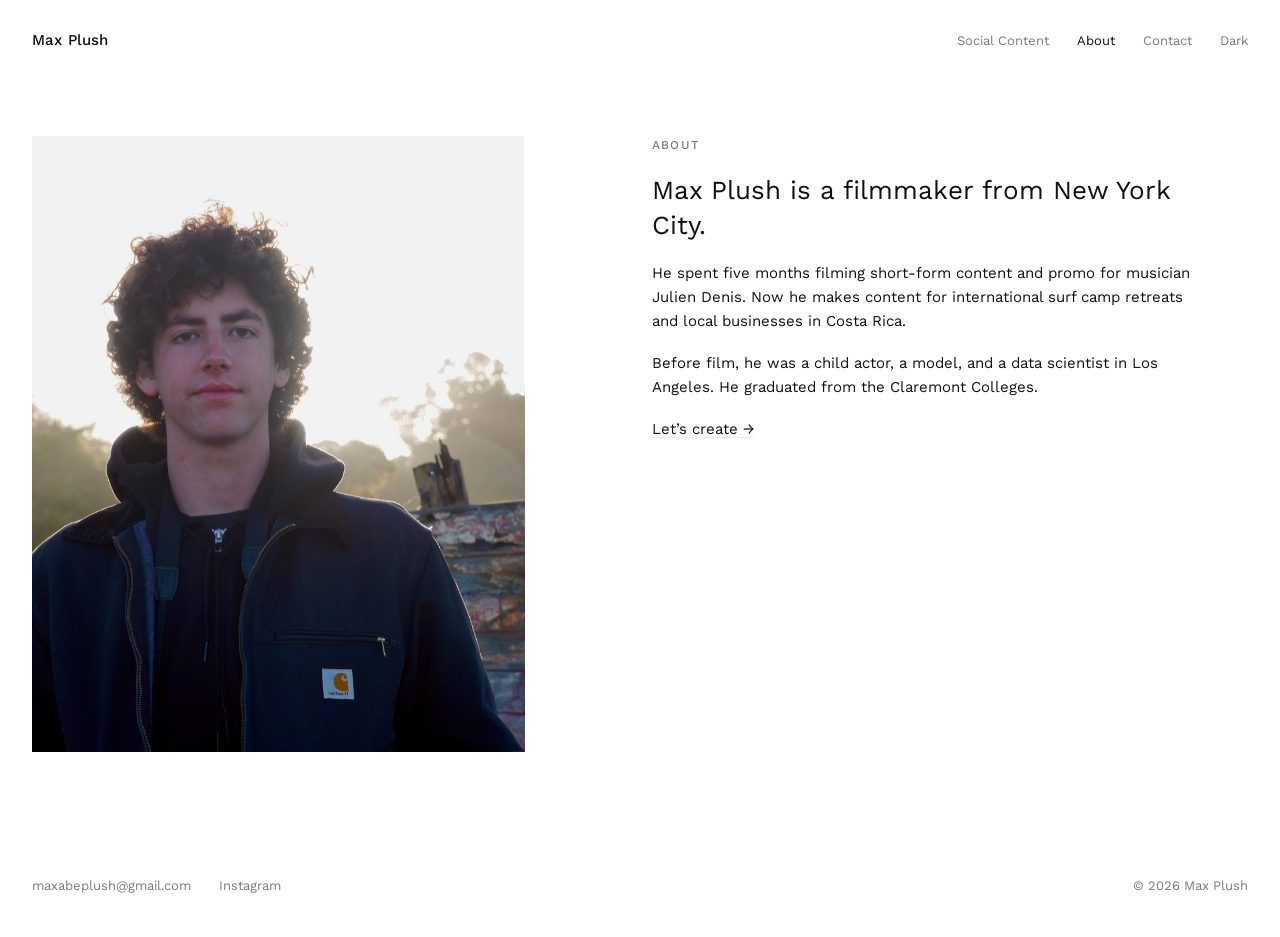
==== about.html @ 689a2f31 "Shorten the About bio and use the new profile photo Co-Authored-By: Claude Opus 5.5 <noreply@anthrop" ====
<!doctype html>
<html lang="en">
<head>
<meta charset="utf-8">
<meta name="viewport" content="width=device-width, initial-scale=1">
<title>About — Max Plush</title>
<meta name="description" content="Max Plush is a filmmaker and New York City native making narrative short-form content for musicians, brands and businesses.">
<link rel="preconnect" href="https://fonts.googleapis.com">
<link rel="preconnect" href="https://fonts.gstatic.com" crossorigin>
<link href="https://fonts.googleapis.com/css2?family=Work+Sans:wght@400;500&amp;display=swap" rel="stylesheet">
<link rel="stylesheet" href="styles.css">
<script>try{var t=localStorage.getItem("theme");if(t)document.documentElement.dataset.theme=t}catch(e){}</script>
</head>
<body>

<header class="site-header">
<a class="logo" href="index.html">Max Plush</a>
<nav class="site-nav">
<a href="social.html">Social Content</a>
<a href="about.html" aria-current="page">About</a>
<a href="contact.html">Contact</a>
<button class="theme-toggle" type="button">Dark</button>
</nav>
</header>

<main class="wrap">
<div class="about">
<img src="images/max-profile.jpg" alt="Max Plush at golden hour in a dark work jacket" style="object-position: 38% center">
<div class="about-text">
<h1 class="label">About</h1>
<p class="lead">Max Plush is a filmmaker from New York City.</p>
<p>He spent five months filming short-form content and promo for musician Julien Denis. Now he makes content for international surf camp retreats and local businesses in Costa Rica.</p>
<p>Before film, he was a child actor, a model, and a data scientist in Los Angeles. He graduated from the Claremont Colleges.</p>
<p><a href="contact.html">Let’s create →</a></p>
</div>
</div>
</main>

<footer class="site-footer">
<a href="mailto:maxabeplush@gmail.com">maxabeplush@gmail.com</a>
<a href="https://www.instagram.com/maxplushfilms/">Instagram</a>
<span class="copy">© 2026 Max Plush</span>
</footer>

<script src="theme.js"></script>
</body>
</html>
---- styles.css ----
:root {
  --bg: #fff;
  --fg: #111;
  --muted: #7a7a7a;
  --line: #ebebeb;
  --tile: #111;
  --gap: 8px;
  --pad: 32px;
  color-scheme: light;
}

/* Dark theme: follows the device setting unless the visitor picked light,
   or applies when they picked dark (theme.js sets data-theme). */
@media (prefers-color-scheme: dark) {
  :root:not([data-theme="light"]) {
    --bg: #0f0f0f;
    --fg: #ececec;
    --muted: #8c8c8c;
    --line: #262626;
    --tile: #1c1c1c;
    color-scheme: dark;
  }
}
:root[data-theme="dark"] {
  --bg: #0f0f0f;
  --fg: #ececec;
  --muted: #8c8c8c;
  --line: #262626;
  --tile: #1c1c1c;
  color-scheme: dark;
}

/* Logos that need a different version or backing in each theme. */
.only-dark { display: none !important; }
@media (prefers-color-scheme: dark) {
  :root:not([data-theme="light"]) .only-dark { display: inline !important; }
  :root:not([data-theme="light"]) .only-light { display: none !important; }
  :root:not([data-theme="light"]) .client img.mark { background: #fff; padding: 6px; }
}
:root[data-theme="dark"] .only-dark { display: inline !important; }
:root[data-theme="dark"] .only-light { display: none !important; }
:root[data-theme="dark"] .client img.mark { background: #fff; padding: 6px; }

.theme-toggle {
  padding: 0;
  border: 0;
  background: none;
  font: inherit;
  color: var(--muted);
  cursor: pointer;
}
.theme-toggle:hover { color: var(--fg); }

* { box-sizing: border-box; }

html { -webkit-text-size-adjust: 100%; }

body {
  margin: 0;
  background: var(--bg);
  color: var(--fg);
  font: 400 15px/1.6 'Work Sans', system-ui, sans-serif;
}

a { color: inherit; text-decoration: none; }
a:hover { color: var(--muted); }
p a { text-decoration: underline; text-underline-offset: 3px; text-decoration-color: var(--line); }

img, video { display: block; max-width: 100%; }

h1, p { margin: 0; }

.wrap {
  max-width: 1440px;
  margin: 0 auto;
  padding: 0 var(--pad);
}

/* Header */

.site-header {
  max-width: 1440px;
  margin: 0 auto;
  padding: 28px var(--pad);
  display: flex;
  justify-content: space-between;
  align-items: baseline;
  gap: 24px;
}

.logo { font-weight: 500; letter-spacing: 0.01em; }

.site-nav { display: flex; flex-wrap: wrap; justify-content: flex-end; gap: 8px 28px; font-size: 13px; }
.site-nav a { color: var(--muted); }
.site-nav a:hover,
.site-nav a[aria-current="page"] { color: var(--fg); }

/* Page intros */

.intro {
  padding: 56px 0 40px;
  max-width: 620px;
  display: flex;
  flex-direction: column;
  gap: 12px;
}

.intro h1 { font-size: 28px; font-weight: 400; line-height: 1.25; }
.intro p { color: var(--muted); }

.label {
  font-size: 12px;
  font-weight: 500;
  letter-spacing: 0.1em;
  text-transform: uppercase;
  color: var(--muted);
}
a.label:hover { color: var(--fg); }

.empty-note {
  padding: 96px 24px;
  border: 1px solid var(--line);
  text-align: center;
  color: var(--muted);
}

/* Home */

.home { padding: 10vh 0 48px; }

.home .bio {
  max-width: 820px;
  font-size: clamp(22px, 2.6vw, 32px);
  line-height: 1.4;
}

.home .cta {
  display: inline-block;
  margin-top: 36px;
  font-size: 15px;
  border-bottom: 1px solid var(--fg);
}
.home .cta:hover { border-color: var(--muted); }

.home-image { margin-top: 10vh; }
.home-image img { width: 100%; height: min(70vh, 760px); object-fit: cover; object-position: center 60%; }

/* About */

.about {
  padding-top: 56px;
  display: grid;
  grid-template-columns: repeat(12, minmax(0, 1fr));
  gap: 24px;
  align-items: start;
}
.about > img { grid-column: span 5; width: 100%; aspect-ratio: 4 / 5; object-fit: cover; }
.about-text { grid-column: 7 / span 6; display: flex; flex-direction: column; gap: 18px; max-width: 560px; }
.about-text h1 { margin: 0; }
.about-text .lead { font-size: 26px; line-height: 1.35; }

/* Contact */

.contact { padding: 10vh 0 24px; }
.contact h1 { font-size: clamp(40px, 6vw, 72px); font-weight: 400; line-height: 1.05; margin-bottom: 48px; }
.contact-links { list-style: none; margin: 0; padding: 0; max-width: 720px; border-top: 1px solid var(--line); }
.contact-links li { border-bottom: 1px solid var(--line); }
.contact-links a {
  display: grid;
  grid-template-columns: 120px 1fr;
  gap: 16px;
  align-items: baseline;
  padding: 20px 0;
  font-size: 18px;
}

/* Social: category cards */

.cards {
  display: grid;
  grid-template-columns: repeat(3, minmax(0, 1fr));
  gap: var(--gap);
}

.card { display: flex; flex-direction: column; gap: 12px; }
.card img { width: 100%; aspect-ratio: 4 / 5; object-fit: cover; transition: opacity 0.2s; }
.card:hover img { opacity: 0.88; }
.card:hover { color: var(--fg); }
.card span { font-size: 15px; }

/* Clips: video tiles on category pages and the Thirty Days calendar */

.clips {
  display: grid;
  grid-template-columns: repeat(4, minmax(0, 1fr));
  gap: var(--gap);
}
.clips.landscape { grid-template-columns: repeat(2, minmax(0, 1fr)); }

.clip,
.day {
  position: relative;
  aspect-ratio: 9 / 16;
  background: var(--tile);
  color: #fff;
  overflow: hidden;
}
.clips.landscape .clip { aspect-ratio: 16 / 9; }
.day { aspect-ratio: 4 / 5; }

.clip img,
.clip video,
.day img,
.day video {
  position: absolute;
  inset: 0;
  width: 100%;
  height: 100%;
  object-fit: cover;
}

.tag {
  position: absolute;
  left: 12px;
  right: 12px;
  bottom: 10px;
  display: flex;
  justify-content: space-between;
  gap: 8px;
  font-size: 12px;
  letter-spacing: 0.04em;
}

.clip,
.day.filled { cursor: pointer; }
.clip .tag,
.day.filled .tag { text-shadow: 0 1px 6px rgba(0, 0, 0, 0.6); }
.clip:hover,
.day.filled:hover { color: #fff; }
.clip:hover img,
.clip:hover video,
.day.filled:hover img,
.day.filled:hover video { opacity: 0.85; }
.day.empty .tag { color: #6e6e6e; }
.day.filled::after {
  content: '';
  position: absolute;
  inset: auto 0 0 0;
  height: 40%;
  background: linear-gradient(transparent, rgba(0, 0, 0, 0.55));
  pointer-events: none;
}
.day.filled .tag { z-index: 1; }

/* Photo sets: one row per group. Each photo's flex-grow is its aspect ratio
   (--r = width / height), so every photo in a row ends up the same height. */

.set-block + .set-block,
.clips:not(:empty) + .set-block { margin-top: 56px; }
.set-block > .label { display: block; margin-bottom: 14px; }
.set-title { margin: 0 0 16px; font-size: 18px; font-weight: 400; }

.client { display: inline-flex; align-items: center; gap: 16px; margin-bottom: 20px; }
.client img { width: 72px; height: 72px; padding: 6px; background: var(--bg); }
.client .set-title { margin: 0; display: flex; align-items: center; gap: 10px; }
.client img.wordmark { width: auto; height: 30px; padding: 0; }
.client img.mark { width: auto; height: 48px; padding: 0; }

.set { display: flex; gap: var(--gap); align-items: flex-start; }
.set + .set { margin-top: var(--gap); }
.set > a { flex: var(--r, 1) 1 0%; min-width: 0; max-width: calc(620px * var(--r, 1)); cursor: zoom-in; }
.set img { width: 100%; height: auto; }
.set > a:hover img { opacity: 0.9; }
.set > a.play { position: relative; cursor: pointer; }
.set > a.play::after {
  content: '▶ Play';
  position: absolute;
  left: 12px;
  bottom: 10px;
  font-size: 12px;
  letter-spacing: 0.04em;
  color: #fff;
  text-shadow: 0 1px 6px rgba(0, 0, 0, 0.6);
}
.set-note { margin-top: 12px; font-size: 13px; color: var(--muted); }
.set-lede { max-width: 560px; margin: -8px 0 16px; color: var(--muted); }
.client + .set-lede { margin-top: -12px; }

/* Hover previews (preview.js): fade the muted clip in once it's playing. */
video.preview {
  position: absolute;
  inset: 0;
  width: 100%;
  height: 100%;
  object-fit: cover;
  opacity: 0;
  transition: opacity 0.25s;
  pointer-events: none;
}
.previewing > video.preview.ready { opacity: 1; }

.calendar {
  display: grid;
  grid-template-columns: repeat(6, minmax(0, 1fr));
  gap: var(--gap);
}

/* Footer */

.site-footer {
  max-width: 1440px;
  margin: 96px auto 0;
  padding: 28px var(--pad) 40px;
  display: flex;
  flex-wrap: wrap;
  gap: 12px 28px;
  font-size: 13px;
  color: var(--muted);
}
.site-footer a:hover { color: var(--fg); }
.site-footer .copy { margin-left: auto; }

/* Lightbox */

.lightbox {
  width: 100vw;
  height: 100dvh;
  max-width: none;
  max-height: none;
  margin: 0;
  padding: 0;
  border: 0;
  background: var(--bg);
}
.lightbox::backdrop { background: transparent; }
.lb-stage { width: 100%; height: 100%; display: grid; place-items: center; padding: 56px; }
.lb-stage img,
.lb-stage video { max-width: 100%; max-height: calc(100dvh - 112px); object-fit: contain; }
.lightbox button {
  position: absolute;
  background: none;
  border: 0;
  padding: 16px 20px;
  font: inherit;
  font-size: 13px;
  color: var(--fg);
  cursor: pointer;
}
.lightbox button:hover { color: var(--muted); }
.lb-close { top: 0; right: 0; }
.lb-prev { left: 0; top: 50%; transform: translateY(-50%); }
.lb-next { right: 0; top: 50%; transform: translateY(-50%); }
.lightbox.single .lb-prev,
.lightbox.single .lb-next { display: none; }

/* Small screens */

@media (max-width: 760px) {
  :root { --pad: 16px; }
  .site-header { padding-top: 20px; padding-bottom: 20px; flex-direction: column; gap: 10px; }
  .site-nav { justify-content: flex-start; gap: 8px 20px; }
  .intro { padding: 32px 0 28px; }
  .intro h1 { font-size: 24px; }
  .home { padding-top: 6vh; }
  .home-image img { height: 56vh; }
  .cards { grid-template-columns: 1fr; gap: 32px; }
  .about { display: flex; flex-direction: column; gap: 32px; padding-top: 32px; }
  .contact-links a { grid-template-columns: 1fr; gap: 4px; font-size: 16px; }
  .clips { grid-template-columns: repeat(2, minmax(0, 1fr)); }
  .clips.landscape { grid-template-columns: 1fr; }
  .set { flex-wrap: wrap; }
  .set > a { flex: 1 1 calc(50% - var(--gap)); max-width: none; }
  .set > a.wide { flex-basis: 100%; }
  .calendar { grid-template-columns: repeat(3, minmax(0, 1fr)); }
  .day .tag { flex-direction: column; gap: 0; font-size: 11px; line-height: 1.4; white-space: nowrap; }
  .site-footer .copy { margin-left: 0; width: 100%; }
  .lb-stage { padding: 48px 8px; }
}
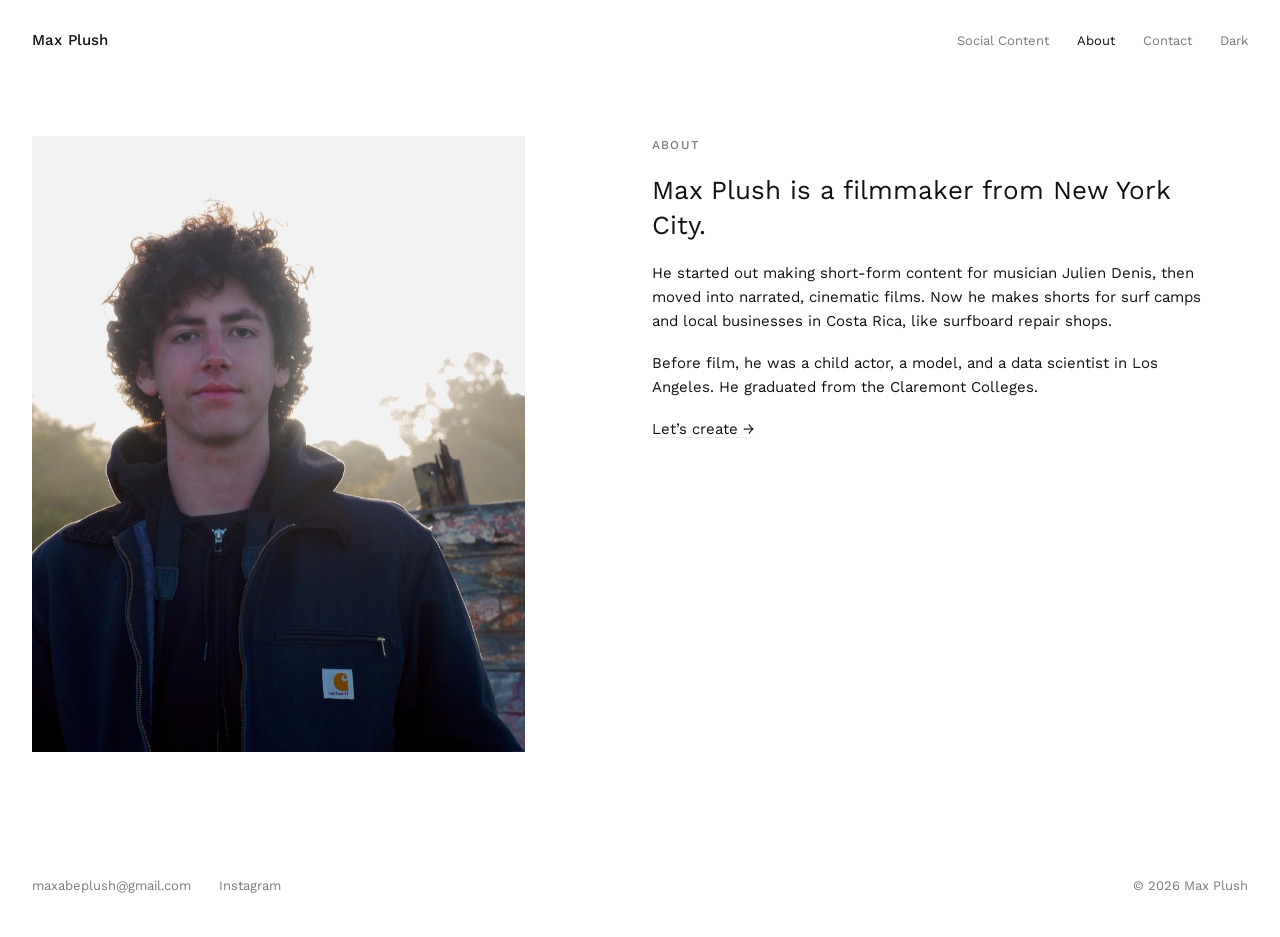
==== commit 8314824c: "Rework the About bio's middle paragraph Co-Authored-By: Claude Opus 5.5 <noreply@anthropic.com>" ====
--- a/about.html
+++ b/about.html
@@ -29,7 +29,7 @@
 <div class="about-text">
 <h1 class="label">About</h1>
 <p class="lead">Max Plush is a filmmaker from New York City.</p>
-<p>He spent five months filming short-form content and promo for musician Julien Denis. Now he makes content for international surf camp retreats and local businesses in Costa Rica.</p>
+<p>He started out making short-form content for musician Julien Denis, then moved into narrated, cinematic films. Now he makes shorts for surf camps and local businesses in Costa Rica, like surfboard repair shops.</p>
 <p>Before film, he was a child actor, a model, and a data scientist in Los Angeles. He graduated from the Claremont Colleges.</p>
 <p><a href="contact.html">Let’s create →</a></p>
 </div>
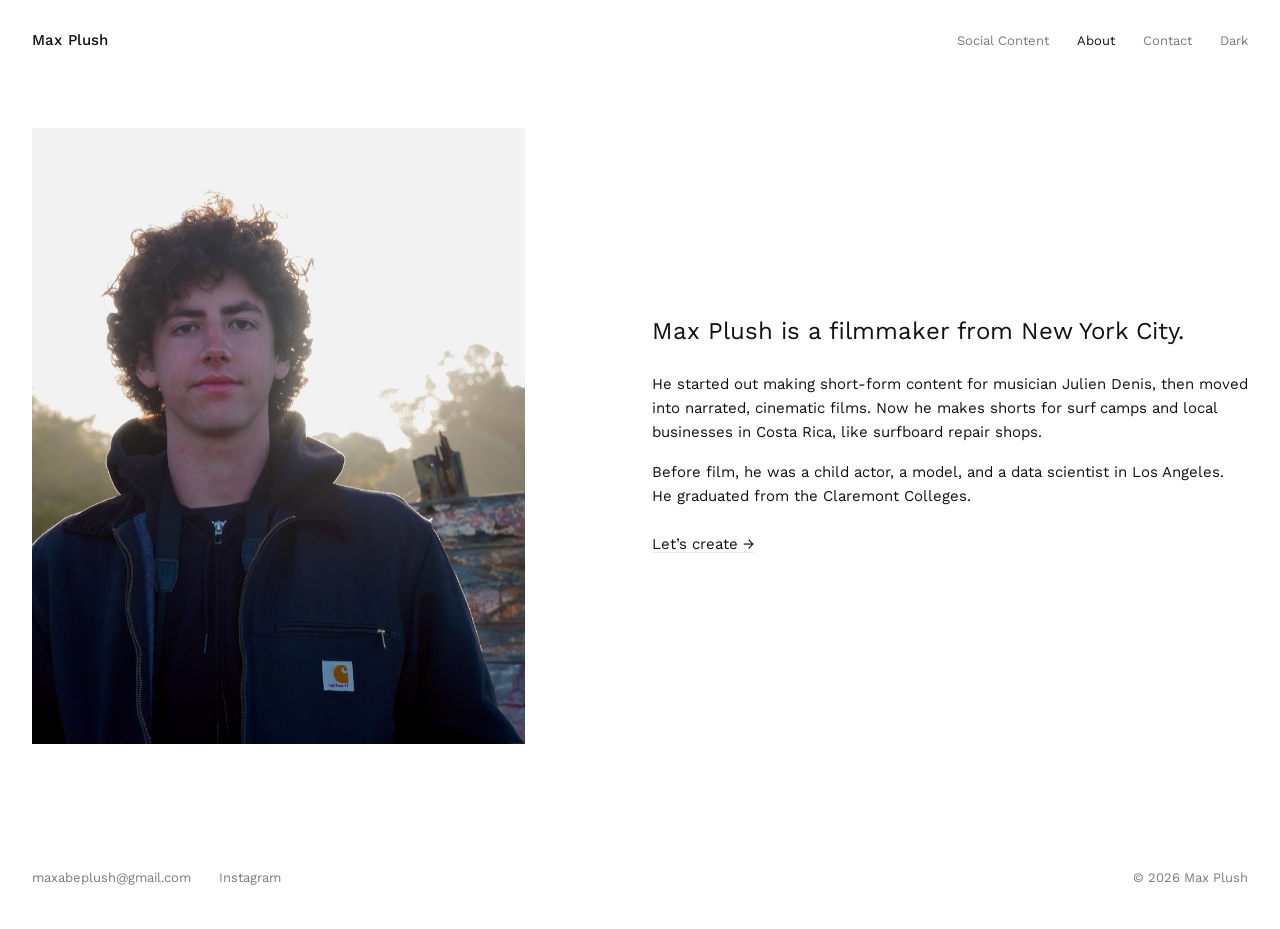
==== commit 5129c755: "Simplify the About page layout Co-Authored-By: Claude Opus 5.5 <noreply@anthropic.com>" ====
--- a/about.html
+++ b/about.html
@@ -27,8 +27,7 @@
 <div class="about">
 <img src="images/max-profile.jpg" alt="Max Plush at golden hour in a dark work jacket" style="object-position: 38% center">
 <div class="about-text">
-<h1 class="label">About</h1>
-<p class="lead">Max Plush is a filmmaker from New York City.</p>
+<h1 class="lead">Max Plush is a filmmaker from New York City.</h1>
 <p>He started out making short-form content for musician Julien Denis, then moved into narrated, cinematic films. Now he makes shorts for surf camps and local businesses in Costa Rica, like surfboard repair shops.</p>
 <p>Before film, he was a child actor, a model, and a data scientist in Los Angeles. He graduated from the Claremont Colleges.</p>
 <p><a href="contact.html">Let’s create →</a></p>
--- a/styles.css
+++ b/styles.css
@@ -148,16 +148,16 @@
 /* About */
 
 .about {
-  padding-top: 56px;
+  padding-top: 48px;
   display: grid;
   grid-template-columns: repeat(12, minmax(0, 1fr));
   gap: 24px;
-  align-items: start;
+  align-items: center;
 }
 .about > img { grid-column: span 5; width: 100%; aspect-ratio: 4 / 5; object-fit: cover; }
-.about-text { grid-column: 7 / span 6; display: flex; flex-direction: column; gap: 18px; max-width: 560px; }
-.about-text h1 { margin: 0; }
-.about-text .lead { font-size: 26px; line-height: 1.35; }
+.about-text { grid-column: 7 / span 6; display: flex; flex-direction: column; gap: 16px; max-width: 600px; }
+.about-text .lead { margin: 0 0 8px; font-size: 24px; font-weight: 400; line-height: 1.3; }
+.about-text p:last-child { margin-top: 8px; }
 
 /* Contact */
 
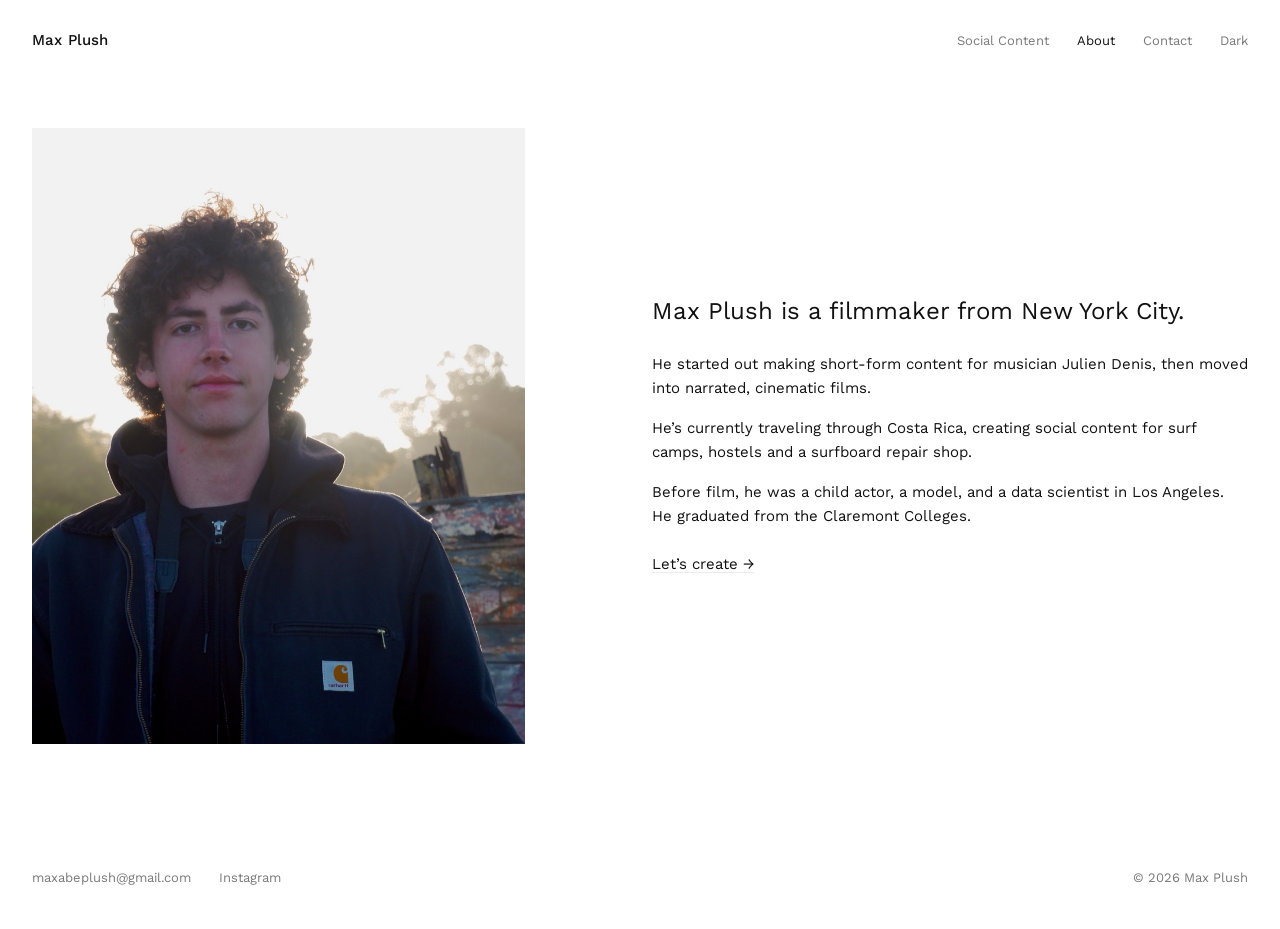
==== commit 7254ee3e: "Say where Max is now in the About bio Co-Authored-By: Claude Opus 5.5 <noreply@anthropic.com>" ====
--- a/about.html
+++ b/about.html
@@ -28,7 +28,8 @@
 <img src="images/max-profile.jpg" alt="Max Plush at golden hour in a dark work jacket" style="object-position: 38% center">
 <div class="about-text">
 <h1 class="lead">Max Plush is a filmmaker from New York City.</h1>
-<p>He started out making short-form content for musician Julien Denis, then moved into narrated, cinematic films. Now he makes shorts for surf camps and local businesses in Costa Rica, like surfboard repair shops.</p>
+<p>He started out making short-form content for musician Julien Denis, then moved into narrated, cinematic films.</p>
+<p>He’s currently traveling through Costa Rica, creating social content for surf camps, hostels and a surfboard repair shop.</p>
 <p>Before film, he was a child actor, a model, and a data scientist in Los Angeles. He graduated from the Claremont Colleges.</p>
 <p><a href="contact.html">Let’s create →</a></p>
 </div>
--- a/styles.css
+++ b/styles.css
@@ -266,6 +266,25 @@
 .client img.wordmark { width: auto; height: 30px; padding: 0; }
 .client img.mark { width: auto; height: 48px; padding: 0; }
 
+/* Two client sections side by side. Subgrid lines up their title, optional
+   description and video rows so both videos start at the same height. */
+.pair {
+  margin-top: 56px;
+  display: grid;
+  grid-template-columns: repeat(2, minmax(0, 1fr));
+  column-gap: 24px;
+}
+.pair > .set-block {
+  margin-top: 0;
+  display: grid;
+  grid-row: span 3;
+  grid-template-rows: subgrid;
+  align-content: start;
+}
+.pair > .set-block > .client { grid-row: 1; align-self: start; min-height: 48px; }
+.pair > .set-block > .set-lede { grid-row: 2; }
+.pair > .set-block > .set { grid-row: 3; }
+
 .set { display: flex; gap: var(--gap); align-items: flex-start; }
 .set + .set { margin-top: var(--gap); }
 .set > a { flex: var(--r, 1) 1 0%; min-width: 0; max-width: calc(620px * var(--r, 1)); cursor: zoom-in; }
@@ -368,6 +387,9 @@
   .contact-links a { grid-template-columns: 1fr; gap: 4px; font-size: 16px; }
   .clips { grid-template-columns: repeat(2, minmax(0, 1fr)); }
   .clips.landscape { grid-template-columns: 1fr; }
+  .pair { grid-template-columns: 1fr; }
+  .pair > .set-block { display: block; }
+  .pair > .set-block + .set-block { margin-top: 56px; }
   .set { flex-wrap: wrap; }
   .set > a { flex: 1 1 calc(50% - var(--gap)); max-width: none; }
   .set > a.wide { flex-basis: 100%; }
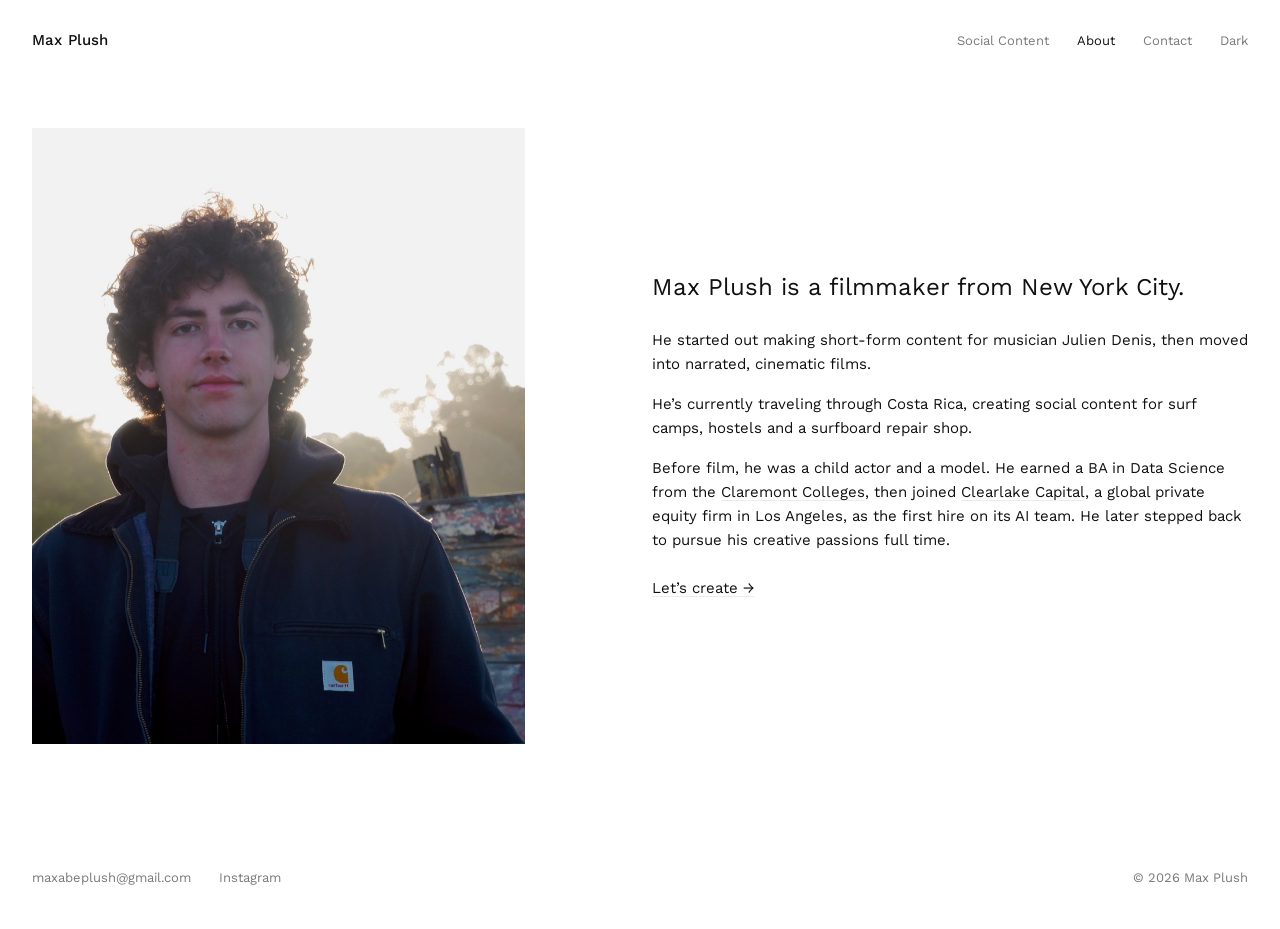
==== commit 03a6e8c9: "Expand home and About bios; add Clearlake and Claremont Co-Authored-By: Claude Opus 5.5 <noreply@ant" ====
--- a/about.html
+++ b/about.html
@@ -30,7 +30,7 @@
 <h1 class="lead">Max Plush is a filmmaker from New York City.</h1>
 <p>He started out making short-form content for musician Julien Denis, then moved into narrated, cinematic films.</p>
 <p>He’s currently traveling through Costa Rica, creating social content for surf camps, hostels and a surfboard repair shop.</p>
-<p>Before film, he was a child actor, a model, and a data scientist in Los Angeles. He graduated from the Claremont Colleges.</p>
+<p>Before film, he was a child actor and a model. He earned a BA in Data Science from the <a href="https://claremont.edu/" target="_blank" rel="noopener">Claremont Colleges</a>, then joined <a href="https://clearlake.com/" target="_blank" rel="noopener">Clearlake Capital</a>, a global private equity firm in Los Angeles, as the first hire on its AI team. He later stepped back to pursue his creative passions full time.</p>
 <p><a href="contact.html">Let’s create →</a></p>
 </div>
 </div>
--- a/styles.css
+++ b/styles.css
@@ -268,8 +268,9 @@
 
 /* Two client sections side by side. Subgrid lines up their title, optional
    description and video rows so both videos start at the same height. */
+.set-block + .pair,
+.pair + .set-block { margin-top: 56px; }
 .pair {
-  margin-top: 56px;
   display: grid;
   grid-template-columns: repeat(2, minmax(0, 1fr));
   column-gap: 24px;
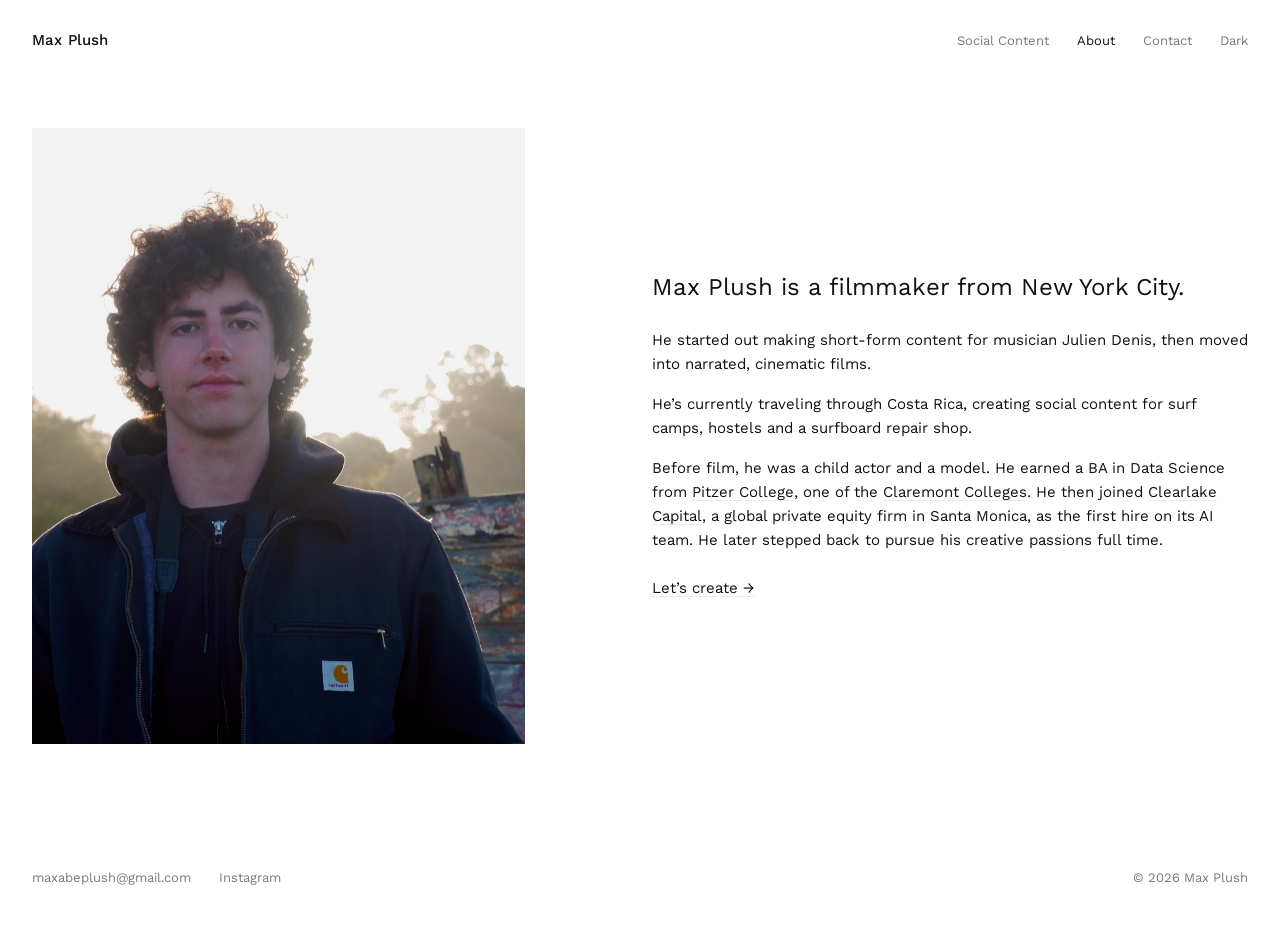
==== commit e1f6bd16: "Name Pitzer College and Santa Monica in the About bio Co-Authored-By: Claude Opus 5.5 <noreply@anthr" ====
--- a/about.html
+++ b/about.html
@@ -30,7 +30,7 @@
 <h1 class="lead">Max Plush is a filmmaker from New York City.</h1>
 <p>He started out making short-form content for musician Julien Denis, then moved into narrated, cinematic films.</p>
 <p>He’s currently traveling through Costa Rica, creating social content for surf camps, hostels and a surfboard repair shop.</p>
-<p>Before film, he was a child actor and a model. He earned a BA in Data Science from the <a href="https://claremont.edu/" target="_blank" rel="noopener">Claremont Colleges</a>, then joined <a href="https://clearlake.com/" target="_blank" rel="noopener">Clearlake Capital</a>, a global private equity firm in Los Angeles, as the first hire on its AI team. He later stepped back to pursue his creative passions full time.</p>
+<p>Before film, he was a child actor and a model. He earned a BA in Data Science from <a href="https://www.pitzer.edu/" target="_blank" rel="noopener">Pitzer College</a>, one of the <a href="https://claremont.edu/" target="_blank" rel="noopener">Claremont Colleges</a>. He then joined <a href="https://clearlake.com/" target="_blank" rel="noopener">Clearlake Capital</a>, a global private equity firm in Santa Monica, as the first hire on its AI team. He later stepped back to pursue his creative passions full time.</p>
 <p><a href="contact.html">Let’s create →</a></p>
 </div>
 </div>
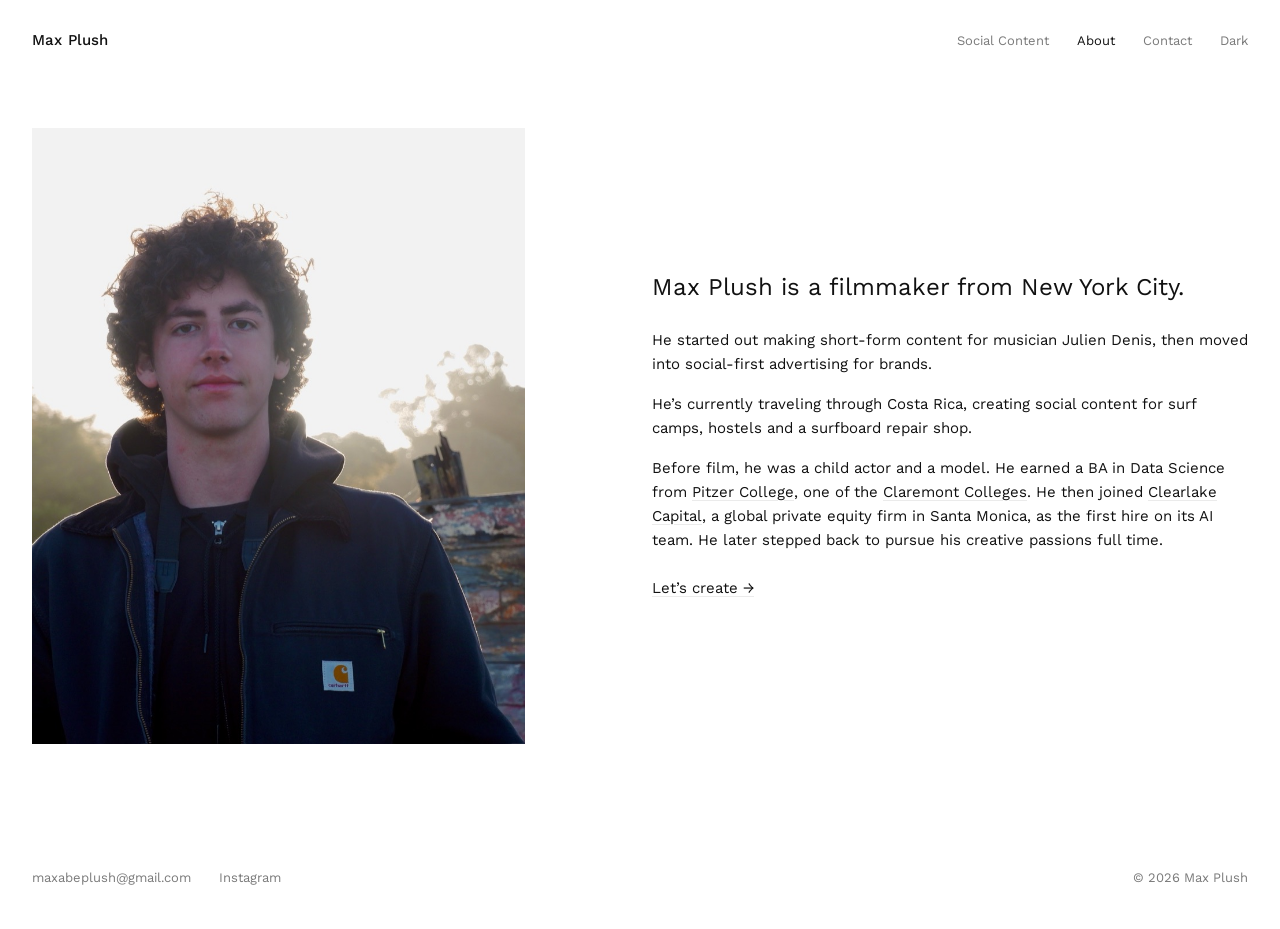
==== commit 569e0940: "About: social-first advertising Co-Authored-By: Claude Opus 5.5 <noreply@anthropic.com>" ====
--- a/about.html
+++ b/about.html
@@ -28,7 +28,7 @@
 <img src="images/max-profile.jpg" alt="Max Plush at golden hour in a dark work jacket" style="object-position: 38% center">
 <div class="about-text">
 <h1 class="lead">Max Plush is a filmmaker from New York City.</h1>
-<p>He started out making short-form content for musician Julien Denis, then moved into narrated, cinematic films.</p>
+<p>He started out making short-form content for musician Julien Denis, then moved into social-first advertising for brands.</p>
 <p>He’s currently traveling through Costa Rica, creating social content for surf camps, hostels and a surfboard repair shop.</p>
 <p>Before film, he was a child actor and a model. He earned a BA in Data Science from <a href="https://www.pitzer.edu/" target="_blank" rel="noopener">Pitzer College</a>, one of the <a href="https://claremont.edu/" target="_blank" rel="noopener">Claremont Colleges</a>. He then joined <a href="https://clearlake.com/" target="_blank" rel="noopener">Clearlake Capital</a>, a global private equity firm in Santa Monica, as the first hire on its AI team. He later stepped back to pursue his creative passions full time.</p>
 <p><a href="contact.html">Let’s create →</a></p>
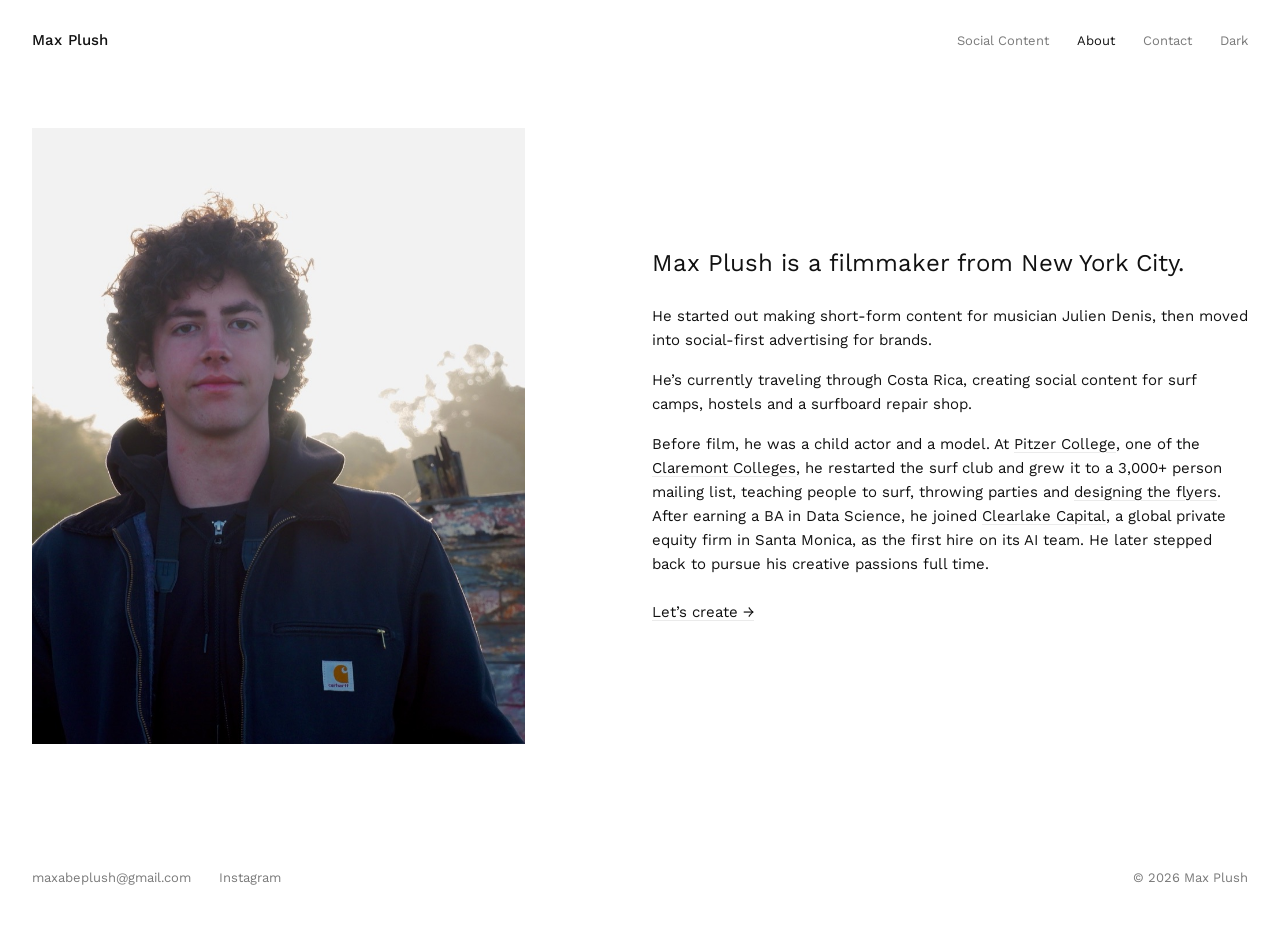
==== commit 6955600c: "Add hidden Flyers page linked from About; add Thirty Days day 12 Flyers from the Pitzer surf club pa" ====
--- a/about.html
+++ b/about.html
@@ -30,7 +30,7 @@
 <h1 class="lead">Max Plush is a filmmaker from New York City.</h1>
 <p>He started out making short-form content for musician Julien Denis, then moved into social-first advertising for brands.</p>
 <p>He’s currently traveling through Costa Rica, creating social content for surf camps, hostels and a surfboard repair shop.</p>
-<p>Before film, he was a child actor and a model. He earned a BA in Data Science from <a href="https://www.pitzer.edu/" target="_blank" rel="noopener">Pitzer College</a>, one of the <a href="https://claremont.edu/" target="_blank" rel="noopener">Claremont Colleges</a>. He then joined <a href="https://clearlake.com/" target="_blank" rel="noopener">Clearlake Capital</a>, a global private equity firm in Santa Monica, as the first hire on its AI team. He later stepped back to pursue his creative passions full time.</p>
+<p>Before film, he was a child actor and a model. At <a href="https://www.pitzer.edu/" target="_blank" rel="noopener">Pitzer College</a>, one of the <a href="https://claremont.edu/" target="_blank" rel="noopener">Claremont Colleges</a>, he restarted the surf club and grew it to a 3,000+ person mailing list, teaching people to surf, throwing parties and <a href="flyers.html">designing the flyers</a>. After earning a BA in Data Science, he joined <a href="https://clearlake.com/" target="_blank" rel="noopener">Clearlake Capital</a>, a global private equity firm in Santa Monica, as the first hire on its AI team. He later stepped back to pursue his creative passions full time.</p>
 <p><a href="contact.html">Let’s create →</a></p>
 </div>
 </div>
--- a/styles.css
+++ b/styles.css
@@ -373,6 +373,13 @@
 .lightbox.single .lb-prev,
 .lightbox.single .lb-next { display: none; }
 
+/* Flyers: a uniform 4:5 grid so the columns line up */
+
+.flyers { display: grid; grid-template-columns: repeat(3, minmax(0, 1fr)); gap: var(--gap); }
+.flyer { display: block; cursor: zoom-in; }
+.flyer img { display: block; width: 100%; aspect-ratio: 4 / 5; object-fit: cover; background: var(--tile); transition: opacity 0.2s; }
+.flyer:hover img { opacity: 0.9; }
+
 /* Small screens */
 
 @media (max-width: 760px) {
@@ -388,6 +395,7 @@
   .contact-links a { grid-template-columns: 1fr; gap: 4px; font-size: 16px; }
   .clips { grid-template-columns: repeat(2, minmax(0, 1fr)); }
   .clips.landscape { grid-template-columns: 1fr; }
+  .flyers { grid-template-columns: 1fr; }
   .pair { grid-template-columns: 1fr; }
   .pair > .set-block { display: block; }
   .pair > .set-block + .set-block { margin-top: 56px; }
